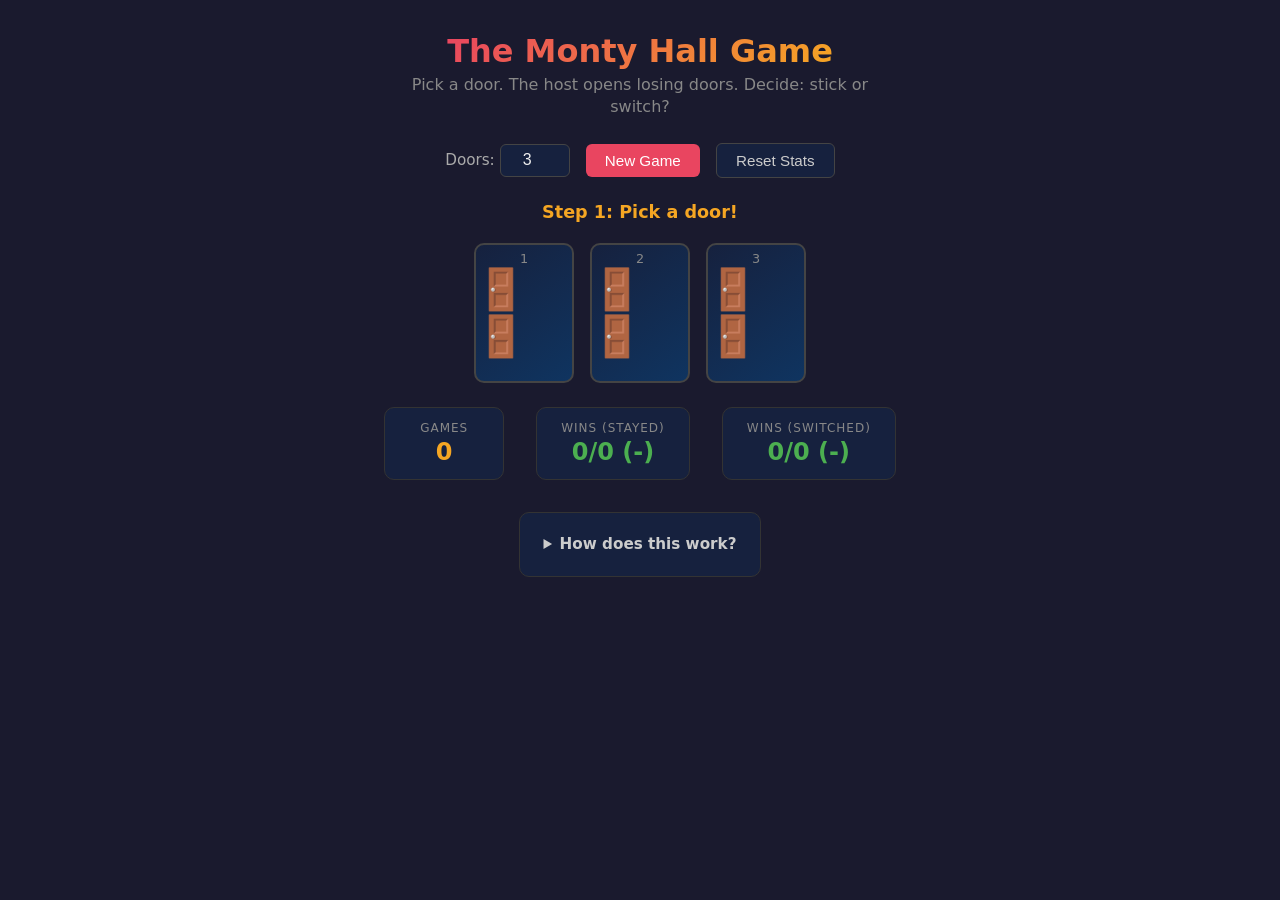
==== index.html @ a328d8ce "Initial commit: Monty Hall game with N doors" ====
<!DOCTYPE html>
<html lang="en">
<head>
  <meta charset="UTF-8">
  <meta name="viewport" content="width=device-width, initial-scale=1.0">
  <title>Monty Hall Game</title>
  <style>
    *, *::before, *::after { box-sizing: border-box; margin: 0; padding: 0; }

    body {
      font-family: 'Segoe UI', system-ui, sans-serif;
      background: #1a1a2e;
      color: #eee;
      min-height: 100vh;
      display: flex;
      flex-direction: column;
      align-items: center;
      padding: 2rem 1rem;
    }

    h1 {
      font-size: 2rem;
      margin-bottom: 0.25rem;
      background: linear-gradient(135deg, #e94560, #f5a623);
      -webkit-background-clip: text;
      -webkit-text-fill-color: transparent;
    }

    .subtitle {
      color: #888;
      margin-bottom: 1.5rem;
      text-align: center;
      max-width: 500px;
      line-height: 1.4;
    }

    /* Controls */
    .controls {
      display: flex;
      gap: 1rem;
      align-items: center;
      margin-bottom: 1.5rem;
      flex-wrap: wrap;
      justify-content: center;
    }

    .controls label {
      font-size: 0.95rem;
      color: #aaa;
    }

    .controls input[type="number"] {
      width: 70px;
      padding: 0.4rem 0.5rem;
      border-radius: 6px;
      border: 1px solid #444;
      background: #16213e;
      color: #eee;
      font-size: 1rem;
      text-align: center;
    }

    button {
      padding: 0.5rem 1.2rem;
      border: none;
      border-radius: 6px;
      font-size: 0.95rem;
      cursor: pointer;
      transition: transform 0.1s, background 0.2s;
    }

    button:active { transform: scale(0.96); }

    .btn-primary {
      background: #e94560;
      color: #fff;
    }

    .btn-primary:hover { background: #d63350; }

    .btn-secondary {
      background: #16213e;
      color: #ccc;
      border: 1px solid #444;
    }

    .btn-secondary:hover { background: #1a2744; }

    /* Status */
    .status {
      font-size: 1.1rem;
      min-height: 1.6rem;
      margin-bottom: 1rem;
      text-align: center;
      color: #f5a623;
      font-weight: 600;
    }

    /* Doors grid */
    .doors {
      display: flex;
      flex-wrap: wrap;
      gap: 1rem;
      justify-content: center;
      max-width: 900px;
      margin-bottom: 1.5rem;
    }

    .door {
      width: 100px;
      height: 140px;
      border-radius: 10px;
      display: flex;
      flex-direction: column;
      align-items: center;
      justify-content: center;
      cursor: pointer;
      transition: transform 0.2s, box-shadow 0.2s, background 0.3s;
      user-select: none;
      position: relative;
      font-size: 2.5rem;
    }

    .door:hover:not(.opened):not(.disabled) {
      transform: translateY(-4px);
      box-shadow: 0 6px 20px rgba(233, 69, 96, 0.3);
    }

    .door.closed {
      background: linear-gradient(145deg, #16213e, #0f3460);
      border: 2px solid #444;
    }

    .door .door-number {
      font-size: 0.8rem;
      color: #888;
      position: absolute;
      top: 6px;
    }

    .door .door-icon { font-size: 2.5rem; }

    .door.closed .door-icon::after { content: "🚪"; }

    .door.selected {
      border: 2px solid #e94560;
      box-shadow: 0 0 15px rgba(233, 69, 96, 0.4);
      background: linear-gradient(145deg, #1e2a4a, #162050);
    }

    .door.opened {
      cursor: default;
      border: 2px solid #333;
    }

    .door.opened.goat {
      background: linear-gradient(145deg, #2a1a1a, #1a1010);
    }

    .door.opened.car {
      background: linear-gradient(145deg, #1a2a1a, #102a10);
      border-color: #4caf50;
      box-shadow: 0 0 20px rgba(76, 175, 80, 0.4);
    }

    .door.disabled:not(.opened) {
      opacity: 0.4;
      cursor: default;
    }

    /* Scoreboard */
    .scoreboard {
      display: flex;
      gap: 2rem;
      margin-bottom: 1rem;
      flex-wrap: wrap;
      justify-content: center;
    }

    .score-box {
      background: #16213e;
      border: 1px solid #333;
      border-radius: 10px;
      padding: 0.8rem 1.5rem;
      text-align: center;
      min-width: 120px;
    }

    .score-box .label {
      font-size: 0.75rem;
      color: #888;
      text-transform: uppercase;
      letter-spacing: 1px;
    }

    .score-box .value {
      font-size: 1.5rem;
      font-weight: 700;
      margin-top: 0.2rem;
    }

    .score-box .value.win { color: #4caf50; }
    .score-box .value.lose { color: #e94560; }
    .score-box .value.neutral { color: #f5a623; }

    /* Explanation */
    .explanation {
      max-width: 600px;
      background: #16213e;
      border: 1px solid #333;
      border-radius: 10px;
      padding: 1.2rem 1.5rem;
      margin-top: 1rem;
      line-height: 1.6;
      font-size: 0.9rem;
      color: #aaa;
    }

    .explanation summary {
      cursor: pointer;
      color: #ccc;
      font-weight: 600;
      font-size: 0.95rem;
    }

    .explanation p { margin-top: 0.6rem; }

    @media (max-width: 500px) {
      .door { width: 80px; height: 110px; }
      .door .door-icon { font-size: 2rem; }
      h1 { font-size: 1.5rem; }
    }
  </style>
</head>
<body>

<h1>The Monty Hall Game</h1>
<p class="subtitle">Pick a door. The host opens losing doors. Decide: stick or switch?</p>

<div class="controls">
  <label>Doors: <input type="number" id="doorCount" min="3" max="50" value="3"></label>
  <button class="btn-primary" onclick="startGame()">New Game</button>
  <button class="btn-secondary" onclick="resetStats()">Reset Stats</button>
</div>

<div class="status" id="status">Pick a door!</div>

<div class="doors" id="doors"></div>

<div class="scoreboard">
  <div class="score-box">
    <div class="label">Games</div>
    <div class="value neutral" id="totalGames">0</div>
  </div>
  <div class="score-box">
    <div class="label">Wins (stayed)</div>
    <div class="value win" id="stayWins">0/0</div>
  </div>
  <div class="score-box">
    <div class="label">Wins (switched)</div>
    <div class="value win" id="switchWins">0/0</div>
  </div>
</div>

<details class="explanation">
  <summary>How does this work?</summary>
  <p>
    Behind one door is a car; the rest have goats. You pick a door, then the host
    (who knows what's behind each door) opens <strong>N&minus;2</strong> other doors that all
    have goats. You then choose: <strong>stay</strong> with your original pick or
    <strong>switch</strong> to the one remaining unopened door.
  </p>
  <p>
    With <strong>N</strong> doors, staying wins with probability <strong>1/N</strong>,
    while switching wins with probability <strong>(N&minus;1)/N</strong>. The more doors,
    the bigger the advantage of switching!
  </p>
</details>

<script>
  // Game state
  let state = {
    phase: 'pick',     // pick | switch | done
    n: 3,
    carDoor: 0,
    picked: -1,
    doors: [],         // 'closed' | 'opened-goat' | 'opened-car'
  };

  // Stats
  let stats = { total: 0, stayWins: 0, stayTotal: 0, switchWins: 0, switchTotal: 0 };

  function loadStats() {
    try {
      const s = JSON.parse(localStorage.getItem('montyStats'));
      if (s) stats = s;
    } catch {}
  }

  function saveStats() {
    localStorage.setItem('montyStats', JSON.stringify(stats));
  }

  function renderStats() {
    document.getElementById('totalGames').textContent = stats.total;
    const stayPct = stats.stayTotal ? ((stats.stayWins / stats.stayTotal) * 100).toFixed(0) + '%' : '-';
    const switchPct = stats.switchTotal ? ((stats.switchWins / stats.switchTotal) * 100).toFixed(0) + '%' : '-';
    document.getElementById('stayWins').textContent = `${stats.stayWins}/${stats.stayTotal} (${stayPct})`;
    document.getElementById('switchWins').textContent = `${stats.switchWins}/${stats.switchTotal} (${switchPct})`;
  }

  function resetStats() {
    stats = { total: 0, stayWins: 0, stayTotal: 0, switchWins: 0, switchTotal: 0 };
    saveStats();
    renderStats();
  }

  function setStatus(msg) {
    document.getElementById('status').textContent = msg;
  }

  function startGame() {
    const input = document.getElementById('doorCount');
    let n = parseInt(input.value, 10);
    if (isNaN(n) || n < 3) n = 3;
    if (n > 50) n = 50;
    input.value = n;

    state.n = n;
    state.carDoor = Math.floor(Math.random() * n);
    state.picked = -1;
    state.phase = 'pick';
    state.doors = Array(n).fill('closed');

    setStatus('Step 1: Pick a door!');
    renderDoors();
  }

  function renderDoors() {
    const container = document.getElementById('doors');
    container.innerHTML = '';

    for (let i = 0; i < state.n; i++) {
      const door = document.createElement('div');
      door.className = 'door';

      const num = document.createElement('span');
      num.className = 'door-number';
      num.textContent = i + 1;
      door.appendChild(num);

      const icon = document.createElement('span');
      icon.className = 'door-icon';

      if (state.doors[i] === 'closed') {
        door.classList.add('closed');
        icon.textContent = '🚪';
        if (state.picked === i) door.classList.add('selected');

        // Disable non-selectable doors in switch phase
        if (state.phase === 'switch' && i !== state.picked && i !== remainingDoor()) {
          door.classList.add('disabled');
        }
      } else if (state.doors[i] === 'opened-goat') {
        door.classList.add('opened', 'goat');
        icon.textContent = '🐐';
      } else if (state.doors[i] === 'opened-car') {
        door.classList.add('opened', 'car');
        icon.textContent = '🚗';
      }

      door.appendChild(icon);
      door.addEventListener('click', () => onDoorClick(i));
      container.appendChild(door);
    }
  }

  function remainingDoor() {
    // The one closed door that isn't the player's pick
    for (let i = 0; i < state.n; i++) {
      if (state.doors[i] === 'closed' && i !== state.picked) return i;
    }
    return -1;
  }

  function onDoorClick(i) {
    if (state.phase === 'pick') {
      // Player picks a door
      state.picked = i;
      state.phase = 'switch';

      // Host opens N-2 goat doors (not picked, not car)
      const openable = [];
      for (let j = 0; j < state.n; j++) {
        if (j !== i && j !== state.carDoor) openable.push(j);
      }
      // Shuffle and open N-2 doors
      shuffle(openable);
      const toOpen = state.n - 2;
      for (let k = 0; k < toOpen && k < openable.length; k++) {
        state.doors[openable[k]] = 'opened-goat';
      }

      const other = remainingDoor();
      setStatus(`Step 2: Stay with door ${i + 1}, or switch to door ${other + 1}?`);
      renderDoors();

    } else if (state.phase === 'switch') {
      const other = remainingDoor();
      if (i !== state.picked && i !== other) return; // clicked a disabled door

      const switched = (i !== state.picked);
      const won = (i === state.carDoor);

      // Reveal all doors
      for (let j = 0; j < state.n; j++) {
        if (state.doors[j] === 'closed') {
          state.doors[j] = j === state.carDoor ? 'opened-car' : 'opened-goat';
        }
      }
      state.phase = 'done';

      // Update stats
      stats.total++;
      if (switched) {
        stats.switchTotal++;
        if (won) stats.switchWins++;
      } else {
        stats.stayTotal++;
        if (won) stats.stayWins++;
      }
      saveStats();
      renderStats();

      const action = switched ? 'switched' : 'stayed';
      const result = won ? 'You won the car! 🎉' : 'You got a goat. 🐐';
      setStatus(`You ${action}. ${result} Click "New Game" to play again.`);
      renderDoors();
    }
  }

  function shuffle(arr) {
    for (let i = arr.length - 1; i > 0; i--) {
      const j = Math.floor(Math.random() * (i + 1));
      [arr[i], arr[j]] = [arr[j], arr[i]];
    }
  }

  // Init
  loadStats();
  renderStats();
  startGame();
</script>

</body>
</html>
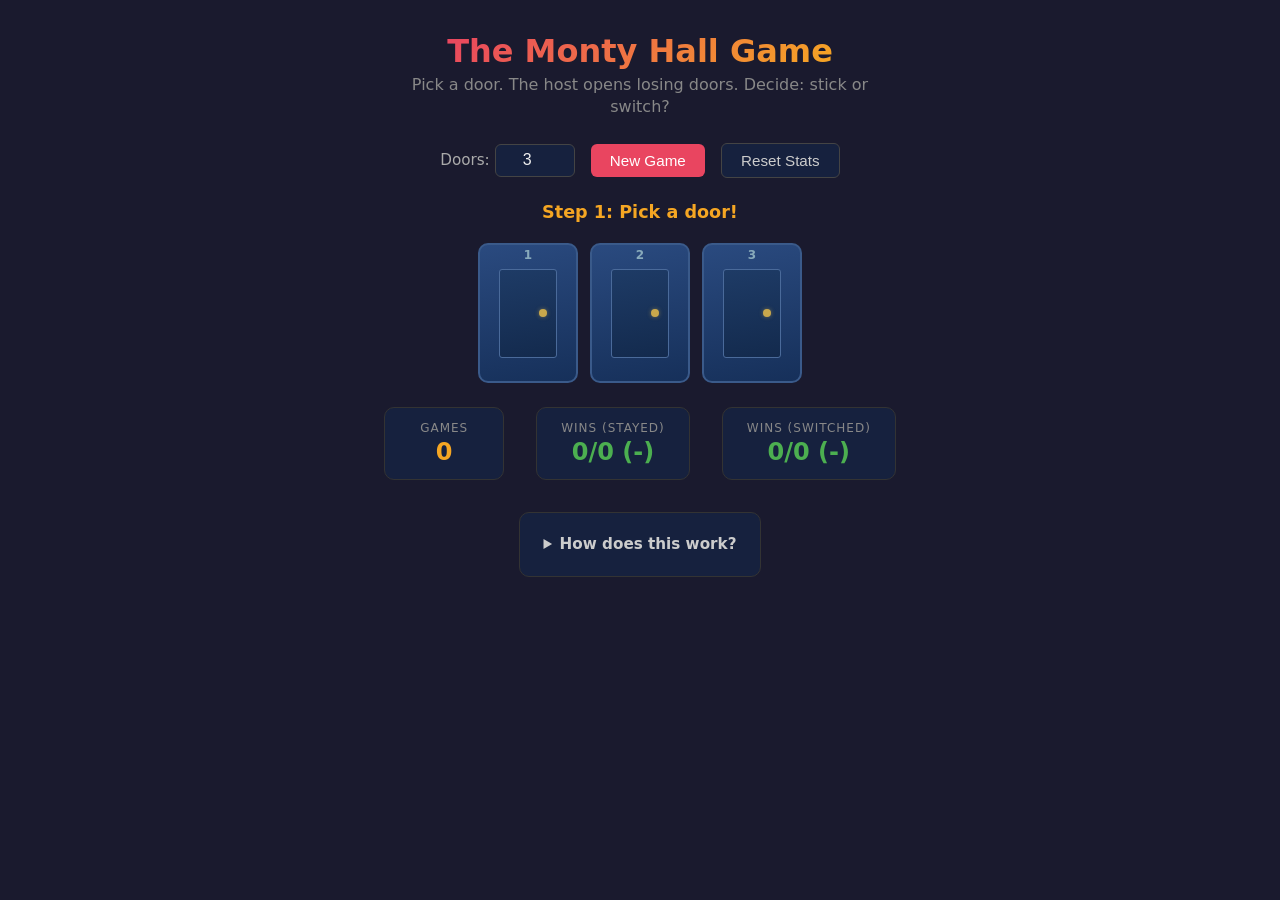
==== commit eae7fa7f: "Fix graphics, remove N cap, auto-restart on click after game ends" ====
--- a/index.html
+++ b/index.html
@@ -34,7 +34,6 @@
       line-height: 1.4;
     }
 
-    /* Controls */
     .controls {
       display: flex;
       gap: 1rem;
@@ -50,7 +49,7 @@
     }
 
     .controls input[type="number"] {
-      width: 70px;
+      width: 80px;
       padding: 0.4rem 0.5rem;
       border-radius: 6px;
       border: 1px solid #444;
@@ -71,22 +70,11 @@
 
     button:active { transform: scale(0.96); }
 
-    .btn-primary {
-      background: #e94560;
-      color: #fff;
-    }
-
+    .btn-primary { background: #e94560; color: #fff; }
     .btn-primary:hover { background: #d63350; }
-
-    .btn-secondary {
-      background: #16213e;
-      color: #ccc;
-      border: 1px solid #444;
-    }
-
+    .btn-secondary { background: #16213e; color: #ccc; border: 1px solid #444; }
     .btn-secondary:hover { background: #1a2744; }
 
-    /* Status */
     .status {
       font-size: 1.1rem;
       min-height: 1.6rem;
@@ -96,56 +84,91 @@
       font-weight: 600;
     }
 
-    /* Doors grid */
     .doors {
       display: flex;
       flex-wrap: wrap;
-      gap: 1rem;
+      gap: var(--door-gap, 12px);
       justify-content: center;
-      max-width: 900px;
+      width: 100%;
+      max-width: 1200px;
       margin-bottom: 1.5rem;
     }
 
     .door {
-      width: 100px;
-      height: 140px;
-      border-radius: 10px;
+      width: var(--door-w, 100px);
+      height: var(--door-h, 140px);
+      border-radius: var(--door-radius, 10px);
       display: flex;
       flex-direction: column;
       align-items: center;
       justify-content: center;
       cursor: pointer;
-      transition: transform 0.2s, box-shadow 0.2s, background 0.3s;
+      transition: transform 0.15s, box-shadow 0.15s, background 0.2s, border-color 0.2s;
       user-select: none;
       position: relative;
-      font-size: 2.5rem;
+      overflow: hidden;
     }
 
     .door:hover:not(.opened):not(.disabled) {
-      transform: translateY(-4px);
-      box-shadow: 0 6px 20px rgba(233, 69, 96, 0.3);
-    }
-
+      transform: translateY(-3px);
+      box-shadow: 0 6px 20px rgba(233, 69, 96, 0.35);
+    }
+
+    /* Closed door: CSS-drawn door shape */
     .door.closed {
-      background: linear-gradient(145deg, #16213e, #0f3460);
-      border: 2px solid #444;
+      background: linear-gradient(170deg, #2a4a7f, #16305a);
+      border: 2px solid #3a5a8a;
+    }
+
+    .door.closed .door-face {
+      width: 60%;
+      height: 65%;
+      border-radius: 3px;
+      background: linear-gradient(170deg, #1e3b66, #132a4d);
+      border: 1px solid #4a6a9a;
+      position: relative;
+    }
+
+    .door.closed .door-face::after {
+      content: '';
+      position: absolute;
+      right: 15%;
+      top: 50%;
+      transform: translateY(-50%);
+      width: var(--knob-size, 8px);
+      height: var(--knob-size, 8px);
+      border-radius: 50%;
+      background: #c9a84c;
+      box-shadow: 0 0 4px rgba(201, 168, 76, 0.5);
     }
 
     .door .door-number {
-      font-size: 0.8rem;
-      color: #888;
+      font-size: var(--num-size, 0.75rem);
+      color: #8ab;
       position: absolute;
-      top: 6px;
-    }
-
-    .door .door-icon { font-size: 2.5rem; }
-
-    .door.closed .door-icon::after { content: "🚪"; }
+      top: 3px;
+      font-weight: 600;
+    }
+
+    .door .door-icon {
+      font-size: var(--icon-size, 2.2rem);
+      line-height: 1;
+    }
 
     .door.selected {
       border: 2px solid #e94560;
-      box-shadow: 0 0 15px rgba(233, 69, 96, 0.4);
-      background: linear-gradient(145deg, #1e2a4a, #162050);
+      box-shadow: 0 0 18px rgba(233, 69, 96, 0.5);
+      background: linear-gradient(170deg, #3a3a7f, #252060);
+    }
+
+    .door.selected .door-face {
+      background: linear-gradient(170deg, #2e2e6a, #1e1550);
+      border-color: #7a6aaa;
+    }
+
+    .door.selected .door-face::after {
+      background: #e94560;
+      box-shadow: 0 0 6px rgba(233, 69, 96, 0.7);
     }
 
     .door.opened {
@@ -154,18 +177,24 @@
     }
 
     .door.opened.goat {
-      background: linear-gradient(145deg, #2a1a1a, #1a1010);
+      background: linear-gradient(170deg, #2a2020, #1a1010);
+      border-color: #443030;
     }
 
     .door.opened.car {
-      background: linear-gradient(145deg, #1a2a1a, #102a10);
+      background: linear-gradient(170deg, #1a3a1a, #0d2a0d);
       border-color: #4caf50;
       box-shadow: 0 0 20px rgba(76, 175, 80, 0.4);
     }
 
     .door.disabled:not(.opened) {
-      opacity: 0.4;
+      opacity: 0.3;
       cursor: default;
+      pointer-events: none;
+    }
+
+    .door.done-clickable {
+      cursor: pointer;
     }
 
     /* Scoreboard */
@@ -203,7 +232,6 @@
     .score-box .value.lose { color: #e94560; }
     .score-box .value.neutral { color: #f5a623; }
 
-    /* Explanation */
     .explanation {
       max-width: 600px;
       background: #16213e;
@@ -226,8 +254,6 @@
     .explanation p { margin-top: 0.6rem; }
 
     @media (max-width: 500px) {
-      .door { width: 80px; height: 110px; }
-      .door .door-icon { font-size: 2rem; }
       h1 { font-size: 1.5rem; }
     }
   </style>
@@ -238,7 +264,7 @@
 <p class="subtitle">Pick a door. The host opens losing doors. Decide: stick or switch?</p>
 
 <div class="controls">
-  <label>Doors: <input type="number" id="doorCount" min="3" max="50" value="3"></label>
+  <label>Doors: <input type="number" id="doorCount" min="3" value="3"></label>
   <button class="btn-primary" onclick="startGame()">New Game</button>
   <button class="btn-secondary" onclick="resetStats()">Reset Stats</button>
 </div>
@@ -278,16 +304,14 @@
 </details>
 
 <script>
-  // Game state
   let state = {
-    phase: 'pick',     // pick | switch | done
+    phase: 'pick',   // pick | switch | done
     n: 3,
     carDoor: 0,
     picked: -1,
-    doors: [],         // 'closed' | 'opened-goat' | 'opened-car'
+    doors: [],       // 'closed' | 'opened-goat' | 'opened-car'
   };
 
-  // Stats
   let stats = { total: 0, stayWins: 0, stayTotal: 0, switchWins: 0, switchTotal: 0 };
 
   function loadStats() {
@@ -319,11 +343,43 @@
     document.getElementById('status').textContent = msg;
   }
 
+  function computeDoorSizes(n) {
+    // Scale door sizes based on count so any N fits on screen
+    const container = document.getElementById('doors');
+    const maxW = Math.min(window.innerWidth - 40, 1200);
+
+    if (n <= 5) {
+      return { w: 100, h: 140, gap: 12, radius: 10, icon: 2.2, num: 0.75, knob: 8 };
+    } else if (n <= 12) {
+      return { w: 85, h: 120, gap: 10, radius: 8, icon: 1.8, num: 0.7, knob: 7 };
+    } else if (n <= 30) {
+      return { w: 65, h: 90, gap: 8, radius: 7, icon: 1.4, num: 0.6, knob: 6 };
+    } else if (n <= 80) {
+      return { w: 48, h: 66, gap: 6, radius: 6, icon: 1.1, num: 0.5, knob: 5 };
+    } else if (n <= 200) {
+      return { w: 34, h: 46, gap: 4, radius: 5, icon: 0.85, num: 0.4, knob: 4 };
+    } else if (n <= 500) {
+      return { w: 24, h: 32, gap: 3, radius: 4, icon: 0.65, num: 0, knob: 3 };
+    } else {
+      return { w: 16, h: 20, gap: 2, radius: 3, icon: 0.45, num: 0, knob: 2 };
+    }
+  }
+
+  function applyDoorSizes(sizes) {
+    const container = document.getElementById('doors');
+    container.style.setProperty('--door-w', sizes.w + 'px');
+    container.style.setProperty('--door-h', sizes.h + 'px');
+    container.style.setProperty('--door-gap', sizes.gap + 'px');
+    container.style.setProperty('--door-radius', sizes.radius + 'px');
+    container.style.setProperty('--icon-size', sizes.icon + 'rem');
+    container.style.setProperty('--num-size', sizes.num + 'rem');
+    container.style.setProperty('--knob-size', sizes.knob + 'px');
+  }
+
   function startGame() {
     const input = document.getElementById('doorCount');
     let n = parseInt(input.value, 10);
     if (isNaN(n) || n < 3) n = 3;
-    if (n > 50) n = 50;
     input.value = n;
 
     state.n = n;
@@ -340,43 +396,65 @@
     const container = document.getElementById('doors');
     container.innerHTML = '';
 
+    const sizes = computeDoorSizes(state.n);
+    applyDoorSizes(sizes);
+    const showNumbers = sizes.num > 0;
+
     for (let i = 0; i < state.n; i++) {
       const door = document.createElement('div');
       door.className = 'door';
 
-      const num = document.createElement('span');
-      num.className = 'door-number';
-      num.textContent = i + 1;
-      door.appendChild(num);
-
-      const icon = document.createElement('span');
-      icon.className = 'door-icon';
+      if (showNumbers) {
+        const num = document.createElement('span');
+        num.className = 'door-number';
+        num.textContent = i + 1;
+        door.appendChild(num);
+      }
 
       if (state.doors[i] === 'closed') {
         door.classList.add('closed');
-        icon.textContent = '🚪';
         if (state.picked === i) door.classList.add('selected');
 
-        // Disable non-selectable doors in switch phase
+        // CSS-drawn door face (panel + knob)
+        const face = document.createElement('div');
+        face.className = 'door-face';
+        door.appendChild(face);
+
         if (state.phase === 'switch' && i !== state.picked && i !== remainingDoor()) {
           door.classList.add('disabled');
         }
+
+        if (state.phase === 'done') {
+          door.classList.add('done-clickable');
+        }
       } else if (state.doors[i] === 'opened-goat') {
         door.classList.add('opened', 'goat');
+        const icon = document.createElement('span');
+        icon.className = 'door-icon';
         icon.textContent = '🐐';
+        door.appendChild(icon);
+
+        if (state.phase === 'done') {
+          door.classList.add('done-clickable');
+        }
       } else if (state.doors[i] === 'opened-car') {
         door.classList.add('opened', 'car');
+        const icon = document.createElement('span');
+        icon.className = 'door-icon';
         icon.textContent = '🚗';
+        door.appendChild(icon);
+
+        if (state.phase === 'done') {
+          door.classList.add('done-clickable');
+        }
       }
 
-      door.appendChild(icon);
       door.addEventListener('click', () => onDoorClick(i));
       container.appendChild(door);
     }
   }
 
   function remainingDoor() {
-    // The one closed door that isn't the player's pick
     for (let i = 0; i < state.n; i++) {
       if (state.doors[i] === 'closed' && i !== state.picked) return i;
     }
@@ -384,17 +462,20 @@
   }
 
   function onDoorClick(i) {
+    if (state.phase === 'done') {
+      // Any click after the game ends starts a new game
+      startGame();
+      return;
+    }
+
     if (state.phase === 'pick') {
-      // Player picks a door
       state.picked = i;
       state.phase = 'switch';
 
-      // Host opens N-2 goat doors (not picked, not car)
       const openable = [];
       for (let j = 0; j < state.n; j++) {
         if (j !== i && j !== state.carDoor) openable.push(j);
       }
-      // Shuffle and open N-2 doors
       shuffle(openable);
       const toOpen = state.n - 2;
       for (let k = 0; k < toOpen && k < openable.length; k++) {
@@ -407,12 +488,11 @@
 
     } else if (state.phase === 'switch') {
       const other = remainingDoor();
-      if (i !== state.picked && i !== other) return; // clicked a disabled door
+      if (i !== state.picked && i !== other) return;
 
       const switched = (i !== state.picked);
       const won = (i === state.carDoor);
 
-      // Reveal all doors
       for (let j = 0; j < state.n; j++) {
         if (state.doors[j] === 'closed') {
           state.doors[j] = j === state.carDoor ? 'opened-car' : 'opened-goat';
@@ -420,7 +500,6 @@
       }
       state.phase = 'done';
 
-      // Update stats
       stats.total++;
       if (switched) {
         stats.switchTotal++;
@@ -434,7 +513,7 @@
 
       const action = switched ? 'switched' : 'stayed';
       const result = won ? 'You won the car! 🎉' : 'You got a goat. 🐐';
-      setStatus(`You ${action}. ${result} Click "New Game" to play again.`);
+      setStatus(`You ${action}. ${result}  Click anywhere to play again.`);
       renderDoors();
     }
   }
@@ -446,7 +525,6 @@
     }
   }
 
-  // Init
   loadStats();
   renderStats();
   startGame();
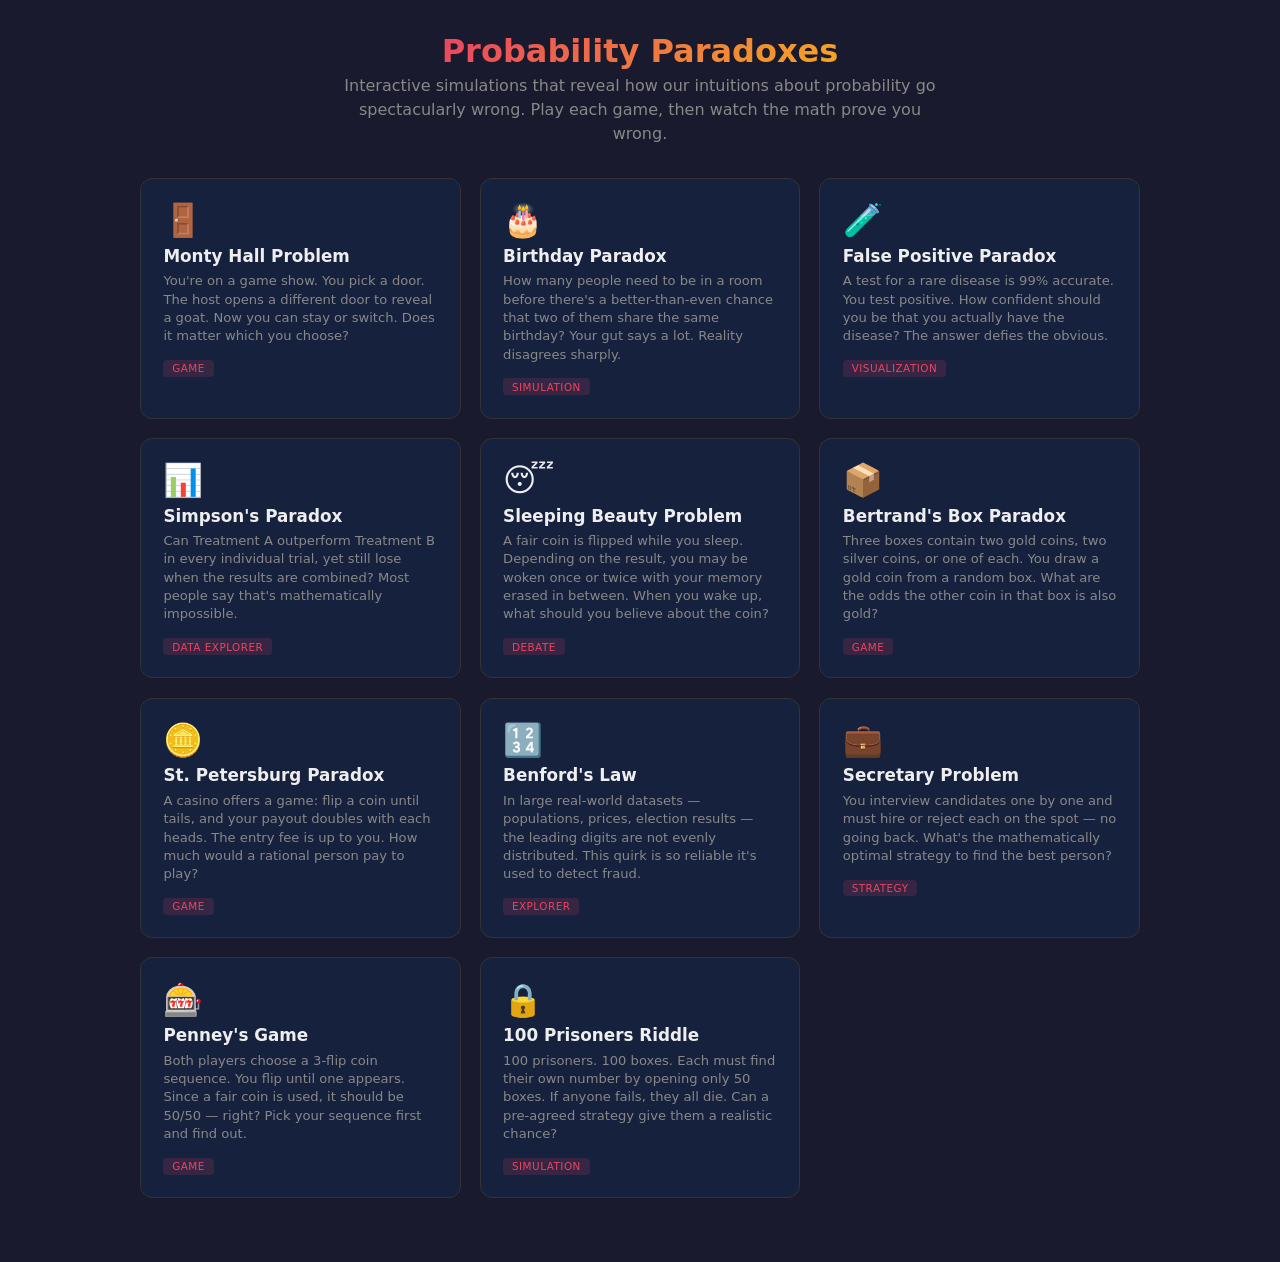
==== commit 999a2eb4: "Expand to full 11-game probability paradoxes site - Hub page (index.html) with card grid linking all" ====
--- a/index.html
+++ b/index.html
@@ -3,532 +3,150 @@
 <head>
   <meta charset="UTF-8">
   <meta name="viewport" content="width=device-width, initial-scale=1.0">
-  <title>Monty Hall Game</title>
+  <title>Probability Paradoxes</title>
+  <link rel="stylesheet" href="shared.css">
   <style>
-    *, *::before, *::after { box-sizing: border-box; margin: 0; padding: 0; }
+    .hub-subtitle {
+      color: #888;
+      margin-bottom: 2rem;
+      text-align: center;
+      max-width: 620px;
+      line-height: 1.5;
+      font-size: 1rem;
+    }
 
-    body {
-      font-family: 'Segoe UI', system-ui, sans-serif;
-      background: #1a1a2e;
-      color: #eee;
-      min-height: 100vh;
+    .card-grid {
+      display: grid;
+      grid-template-columns: repeat(auto-fill, minmax(270px, 1fr));
+      gap: 1.2rem;
+      width: 100%;
+      max-width: 1000px;
+      margin-bottom: 2rem;
+    }
+
+    .card {
+      background: var(--bg-card);
+      border: 1px solid var(--border-dark);
+      border-radius: 12px;
+      padding: 1.4rem;
+      text-decoration: none;
+      color: inherit;
+      transition: transform 0.15s, box-shadow 0.15s, border-color 0.2s;
       display: flex;
       flex-direction: column;
-      align-items: center;
-      padding: 2rem 1rem;
+      gap: 0.4rem;
     }
-
-    h1 {
-      font-size: 2rem;
-      margin-bottom: 0.25rem;
-      background: linear-gradient(135deg, #e94560, #f5a623);
-      -webkit-background-clip: text;
-      -webkit-text-fill-color: transparent;
+    .card:hover {
+      transform: translateY(-4px);
+      box-shadow: 0 8px 24px rgba(233, 69, 96, 0.2);
+      border-color: var(--accent-red);
     }
-
-    .subtitle {
-      color: #888;
-      margin-bottom: 1.5rem;
-      text-align: center;
-      max-width: 500px;
-      line-height: 1.4;
-    }
-
-    .controls {
-      display: flex;
-      gap: 1rem;
-      align-items: center;
-      margin-bottom: 1.5rem;
-      flex-wrap: wrap;
-      justify-content: center;
-    }
-
-    .controls label {
-      font-size: 0.95rem;
-      color: #aaa;
-    }
-
-    .controls input[type="number"] {
-      width: 80px;
-      padding: 0.4rem 0.5rem;
-      border-radius: 6px;
-      border: 1px solid #444;
-      background: #16213e;
-      color: #eee;
-      font-size: 1rem;
-      text-align: center;
-    }
-
-    button {
-      padding: 0.5rem 1.2rem;
-      border: none;
-      border-radius: 6px;
-      font-size: 0.95rem;
-      cursor: pointer;
-      transition: transform 0.1s, background 0.2s;
-    }
-
-    button:active { transform: scale(0.96); }
-
-    .btn-primary { background: #e94560; color: #fff; }
-    .btn-primary:hover { background: #d63350; }
-    .btn-secondary { background: #16213e; color: #ccc; border: 1px solid #444; }
-    .btn-secondary:hover { background: #1a2744; }
-
-    .status {
-      font-size: 1.1rem;
-      min-height: 1.6rem;
-      margin-bottom: 1rem;
-      text-align: center;
-      color: #f5a623;
-      font-weight: 600;
-    }
-
-    .doors {
-      display: flex;
-      flex-wrap: wrap;
-      gap: var(--door-gap, 12px);
-      justify-content: center;
-      width: 100%;
-      max-width: 1200px;
-      margin-bottom: 1.5rem;
-    }
-
-    .door {
-      width: var(--door-w, 100px);
-      height: var(--door-h, 140px);
-      border-radius: var(--door-radius, 10px);
-      display: flex;
-      flex-direction: column;
-      align-items: center;
-      justify-content: center;
-      cursor: pointer;
-      transition: transform 0.15s, box-shadow 0.15s, background 0.2s, border-color 0.2s;
-      user-select: none;
-      position: relative;
-      overflow: hidden;
-    }
-
-    .door:hover:not(.opened):not(.disabled) {
-      transform: translateY(-3px);
-      box-shadow: 0 6px 20px rgba(233, 69, 96, 0.35);
-    }
-
-    /* Closed door: CSS-drawn door shape */
-    .door.closed {
-      background: linear-gradient(170deg, #2a4a7f, #16305a);
-      border: 2px solid #3a5a8a;
-    }
-
-    .door.closed .door-face {
-      width: 60%;
-      height: 65%;
-      border-radius: 3px;
-      background: linear-gradient(170deg, #1e3b66, #132a4d);
-      border: 1px solid #4a6a9a;
-      position: relative;
-    }
-
-    .door.closed .door-face::after {
-      content: '';
-      position: absolute;
-      right: 15%;
-      top: 50%;
-      transform: translateY(-50%);
-      width: var(--knob-size, 8px);
-      height: var(--knob-size, 8px);
-      border-radius: 50%;
-      background: #c9a84c;
-      box-shadow: 0 0 4px rgba(201, 168, 76, 0.5);
-    }
-
-    .door .door-number {
-      font-size: var(--num-size, 0.75rem);
-      color: #8ab;
-      position: absolute;
-      top: 3px;
-      font-weight: 600;
-    }
-
-    .door .door-icon {
-      font-size: var(--icon-size, 2.2rem);
-      line-height: 1;
-    }
-
-    .door.selected {
-      border: 2px solid #e94560;
-      box-shadow: 0 0 18px rgba(233, 69, 96, 0.5);
-      background: linear-gradient(170deg, #3a3a7f, #252060);
-    }
-
-    .door.selected .door-face {
-      background: linear-gradient(170deg, #2e2e6a, #1e1550);
-      border-color: #7a6aaa;
-    }
-
-    .door.selected .door-face::after {
-      background: #e94560;
-      box-shadow: 0 0 6px rgba(233, 69, 96, 0.7);
-    }
-
-    .door.opened {
-      cursor: default;
-      border: 2px solid #333;
-    }
-
-    .door.opened.goat {
-      background: linear-gradient(170deg, #2a2020, #1a1010);
-      border-color: #443030;
-    }
-
-    .door.opened.car {
-      background: linear-gradient(170deg, #1a3a1a, #0d2a0d);
-      border-color: #4caf50;
-      box-shadow: 0 0 20px rgba(76, 175, 80, 0.4);
-    }
-
-    .door.disabled:not(.opened) {
-      opacity: 0.3;
-      cursor: default;
-      pointer-events: none;
-    }
-
-    .door.done-clickable {
-      cursor: pointer;
-    }
-
-    /* Scoreboard */
-    .scoreboard {
-      display: flex;
-      gap: 2rem;
-      margin-bottom: 1rem;
-      flex-wrap: wrap;
-      justify-content: center;
-    }
-
-    .score-box {
-      background: #16213e;
-      border: 1px solid #333;
-      border-radius: 10px;
-      padding: 0.8rem 1.5rem;
-      text-align: center;
-      min-width: 120px;
-    }
-
-    .score-box .label {
-      font-size: 0.75rem;
-      color: #888;
+    .card-icon { font-size: 2rem; }
+    .card-title { font-size: 1.05rem; font-weight: 700; color: var(--text-primary); }
+    .card-desc { font-size: 0.82rem; color: var(--text-dim); line-height: 1.4; }
+    .card-tag {
+      display: inline-block;
+      margin-top: auto;
+      padding: 0.15rem 0.55rem;
+      border-radius: 4px;
+      font-size: 0.65rem;
       text-transform: uppercase;
-      letter-spacing: 1px;
-    }
-
-    .score-box .value {
-      font-size: 1.5rem;
-      font-weight: 700;
-      margin-top: 0.2rem;
-    }
-
-    .score-box .value.win { color: #4caf50; }
-    .score-box .value.lose { color: #e94560; }
-    .score-box .value.neutral { color: #f5a623; }
-
-    .explanation {
-      max-width: 600px;
-      background: #16213e;
-      border: 1px solid #333;
-      border-radius: 10px;
-      padding: 1.2rem 1.5rem;
-      margin-top: 1rem;
-      line-height: 1.6;
-      font-size: 0.9rem;
-      color: #aaa;
-    }
-
-    .explanation summary {
-      cursor: pointer;
-      color: #ccc;
-      font-weight: 600;
-      font-size: 0.95rem;
-    }
-
-    .explanation p { margin-top: 0.6rem; }
-
-    @media (max-width: 500px) {
-      h1 { font-size: 1.5rem; }
+      letter-spacing: 0.5px;
+      background: rgba(233, 69, 96, 0.15);
+      color: var(--accent-red);
+      align-self: flex-start;
+      margin-top: 0.5rem;
     }
   </style>
 </head>
 <body>
 
-<h1>The Monty Hall Game</h1>
-<p class="subtitle">Pick a door. The host opens losing doors. Decide: stick or switch?</p>
+<h1>Probability Paradoxes</h1>
+<p class="hub-subtitle">
+  Interactive simulations that reveal how our intuitions about probability go spectacularly wrong.
+  Play each game, then watch the math prove you wrong.
+</p>
 
-<div class="controls">
-  <label>Doors: <input type="number" id="doorCount" min="3" value="3"></label>
-  <button class="btn-primary" onclick="startGame()">New Game</button>
-  <button class="btn-secondary" onclick="resetStats()">Reset Stats</button>
+<div class="card-grid">
+
+  <a class="card" href="monty-hall.html">
+    <span class="card-icon">🚪</span>
+    <span class="card-title">Monty Hall Problem</span>
+    <span class="card-desc">You're on a game show. You pick a door. The host opens a different door to reveal a goat. Now you can stay or switch. Does it matter which you choose?</span>
+    <span class="card-tag">Game</span>
+  </a>
+
+  <a class="card" href="birthday-paradox.html">
+    <span class="card-icon">🎂</span>
+    <span class="card-title">Birthday Paradox</span>
+    <span class="card-desc">How many people need to be in a room before there's a better-than-even chance that two of them share the same birthday? Your gut says a lot. Reality disagrees sharply.</span>
+    <span class="card-tag">Simulation</span>
+  </a>
+
+  <a class="card" href="false-positive.html">
+    <span class="card-icon">🧪</span>
+    <span class="card-title">False Positive Paradox</span>
+    <span class="card-desc">A test for a rare disease is 99% accurate. You test positive. How confident should you be that you actually have the disease? The answer defies the obvious.</span>
+    <span class="card-tag">Visualization</span>
+  </a>
+
+  <a class="card" href="simpsons-paradox.html">
+    <span class="card-icon">📊</span>
+    <span class="card-title">Simpson's Paradox</span>
+    <span class="card-desc">Can Treatment A outperform Treatment B in every individual trial, yet still lose when the results are combined? Most people say that's mathematically impossible.</span>
+    <span class="card-tag">Data Explorer</span>
+  </a>
+
+  <a class="card" href="sleeping-beauty.html">
+    <span class="card-icon">😴</span>
+    <span class="card-title">Sleeping Beauty Problem</span>
+    <span class="card-desc">A fair coin is flipped while you sleep. Depending on the result, you may be woken once or twice with your memory erased in between. When you wake up, what should you believe about the coin?</span>
+    <span class="card-tag">Debate</span>
+  </a>
+
+  <a class="card" href="bertrands-box.html">
+    <span class="card-icon">📦</span>
+    <span class="card-title">Bertrand's Box Paradox</span>
+    <span class="card-desc">Three boxes contain two gold coins, two silver coins, or one of each. You draw a gold coin from a random box. What are the odds the other coin in that box is also gold?</span>
+    <span class="card-tag">Game</span>
+  </a>
+
+  <a class="card" href="st-petersburg.html">
+    <span class="card-icon">🪙</span>
+    <span class="card-title">St. Petersburg Paradox</span>
+    <span class="card-desc">A casino offers a game: flip a coin until tails, and your payout doubles with each heads. The entry fee is up to you. How much would a rational person pay to play?</span>
+    <span class="card-tag">Game</span>
+  </a>
+
+  <a class="card" href="benfords-law.html">
+    <span class="card-icon">🔢</span>
+    <span class="card-title">Benford's Law</span>
+    <span class="card-desc">In large real-world datasets — populations, prices, election results — the leading digits are not evenly distributed. This quirk is so reliable it's used to detect fraud.</span>
+    <span class="card-tag">Explorer</span>
+  </a>
+
+  <a class="card" href="secretary-problem.html">
+    <span class="card-icon">💼</span>
+    <span class="card-title">Secretary Problem</span>
+    <span class="card-desc">You interview candidates one by one and must hire or reject each on the spot — no going back. What's the mathematically optimal strategy to find the best person?</span>
+    <span class="card-tag">Strategy</span>
+  </a>
+
+  <a class="card" href="penneys-game.html">
+    <span class="card-icon">🎰</span>
+    <span class="card-title">Penney's Game</span>
+    <span class="card-desc">Both players choose a 3-flip coin sequence. You flip until one appears. Since a fair coin is used, it should be 50/50 — right? Pick your sequence first and find out.</span>
+    <span class="card-tag">Game</span>
+  </a>
+
+  <a class="card" href="prisoners-riddle.html">
+    <span class="card-icon">🔒</span>
+    <span class="card-title">100 Prisoners Riddle</span>
+    <span class="card-desc">100 prisoners. 100 boxes. Each must find their own number by opening only 50 boxes. If anyone fails, they all die. Can a pre-agreed strategy give them a realistic chance?</span>
+    <span class="card-tag">Simulation</span>
+  </a>
+
 </div>
-
-<div class="status" id="status">Pick a door!</div>
-
-<div class="doors" id="doors"></div>
-
-<div class="scoreboard">
-  <div class="score-box">
-    <div class="label">Games</div>
-    <div class="value neutral" id="totalGames">0</div>
-  </div>
-  <div class="score-box">
-    <div class="label">Wins (stayed)</div>
-    <div class="value win" id="stayWins">0/0</div>
-  </div>
-  <div class="score-box">
-    <div class="label">Wins (switched)</div>
-    <div class="value win" id="switchWins">0/0</div>
-  </div>
-</div>
-
-<details class="explanation">
-  <summary>How does this work?</summary>
-  <p>
-    Behind one door is a car; the rest have goats. You pick a door, then the host
-    (who knows what's behind each door) opens <strong>N&minus;2</strong> other doors that all
-    have goats. You then choose: <strong>stay</strong> with your original pick or
-    <strong>switch</strong> to the one remaining unopened door.
-  </p>
-  <p>
-    With <strong>N</strong> doors, staying wins with probability <strong>1/N</strong>,
-    while switching wins with probability <strong>(N&minus;1)/N</strong>. The more doors,
-    the bigger the advantage of switching!
-  </p>
-</details>
-
-<script>
-  let state = {
-    phase: 'pick',   // pick | switch | done
-    n: 3,
-    carDoor: 0,
-    picked: -1,
-    doors: [],       // 'closed' | 'opened-goat' | 'opened-car'
-  };
-
-  let stats = { total: 0, stayWins: 0, stayTotal: 0, switchWins: 0, switchTotal: 0 };
-
-  function loadStats() {
-    try {
-      const s = JSON.parse(localStorage.getItem('montyStats'));
-      if (s) stats = s;
-    } catch {}
-  }
-
-  function saveStats() {
-    localStorage.setItem('montyStats', JSON.stringify(stats));
-  }
-
-  function renderStats() {
-    document.getElementById('totalGames').textContent = stats.total;
-    const stayPct = stats.stayTotal ? ((stats.stayWins / stats.stayTotal) * 100).toFixed(0) + '%' : '-';
-    const switchPct = stats.switchTotal ? ((stats.switchWins / stats.switchTotal) * 100).toFixed(0) + '%' : '-';
-    document.getElementById('stayWins').textContent = `${stats.stayWins}/${stats.stayTotal} (${stayPct})`;
-    document.getElementById('switchWins').textContent = `${stats.switchWins}/${stats.switchTotal} (${switchPct})`;
-  }
-
-  function resetStats() {
-    stats = { total: 0, stayWins: 0, stayTotal: 0, switchWins: 0, switchTotal: 0 };
-    saveStats();
-    renderStats();
-  }
-
-  function setStatus(msg) {
-    document.getElementById('status').textContent = msg;
-  }
-
-  function computeDoorSizes(n) {
-    // Scale door sizes based on count so any N fits on screen
-    const container = document.getElementById('doors');
-    const maxW = Math.min(window.innerWidth - 40, 1200);
-
-    if (n <= 5) {
-      return { w: 100, h: 140, gap: 12, radius: 10, icon: 2.2, num: 0.75, knob: 8 };
-    } else if (n <= 12) {
-      return { w: 85, h: 120, gap: 10, radius: 8, icon: 1.8, num: 0.7, knob: 7 };
-    } else if (n <= 30) {
-      return { w: 65, h: 90, gap: 8, radius: 7, icon: 1.4, num: 0.6, knob: 6 };
-    } else if (n <= 80) {
-      return { w: 48, h: 66, gap: 6, radius: 6, icon: 1.1, num: 0.5, knob: 5 };
-    } else if (n <= 200) {
-      return { w: 34, h: 46, gap: 4, radius: 5, icon: 0.85, num: 0.4, knob: 4 };
-    } else if (n <= 500) {
-      return { w: 24, h: 32, gap: 3, radius: 4, icon: 0.65, num: 0, knob: 3 };
-    } else {
-      return { w: 16, h: 20, gap: 2, radius: 3, icon: 0.45, num: 0, knob: 2 };
-    }
-  }
-
-  function applyDoorSizes(sizes) {
-    const container = document.getElementById('doors');
-    container.style.setProperty('--door-w', sizes.w + 'px');
-    container.style.setProperty('--door-h', sizes.h + 'px');
-    container.style.setProperty('--door-gap', sizes.gap + 'px');
-    container.style.setProperty('--door-radius', sizes.radius + 'px');
-    container.style.setProperty('--icon-size', sizes.icon + 'rem');
-    container.style.setProperty('--num-size', sizes.num + 'rem');
-    container.style.setProperty('--knob-size', sizes.knob + 'px');
-  }
-
-  function startGame() {
-    const input = document.getElementById('doorCount');
-    let n = parseInt(input.value, 10);
-    if (isNaN(n) || n < 3) n = 3;
-    input.value = n;
-
-    state.n = n;
-    state.carDoor = Math.floor(Math.random() * n);
-    state.picked = -1;
-    state.phase = 'pick';
-    state.doors = Array(n).fill('closed');
-
-    setStatus('Step 1: Pick a door!');
-    renderDoors();
-  }
-
-  function renderDoors() {
-    const container = document.getElementById('doors');
-    container.innerHTML = '';
-
-    const sizes = computeDoorSizes(state.n);
-    applyDoorSizes(sizes);
-    const showNumbers = sizes.num > 0;
-
-    for (let i = 0; i < state.n; i++) {
-      const door = document.createElement('div');
-      door.className = 'door';
-
-      if (showNumbers) {
-        const num = document.createElement('span');
-        num.className = 'door-number';
-        num.textContent = i + 1;
-        door.appendChild(num);
-      }
-
-      if (state.doors[i] === 'closed') {
-        door.classList.add('closed');
-        if (state.picked === i) door.classList.add('selected');
-
-        // CSS-drawn door face (panel + knob)
-        const face = document.createElement('div');
-        face.className = 'door-face';
-        door.appendChild(face);
-
-        if (state.phase === 'switch' && i !== state.picked && i !== remainingDoor()) {
-          door.classList.add('disabled');
-        }
-
-        if (state.phase === 'done') {
-          door.classList.add('done-clickable');
-        }
-      } else if (state.doors[i] === 'opened-goat') {
-        door.classList.add('opened', 'goat');
-        const icon = document.createElement('span');
-        icon.className = 'door-icon';
-        icon.textContent = '🐐';
-        door.appendChild(icon);
-
-        if (state.phase === 'done') {
-          door.classList.add('done-clickable');
-        }
-      } else if (state.doors[i] === 'opened-car') {
-        door.classList.add('opened', 'car');
-        const icon = document.createElement('span');
-        icon.className = 'door-icon';
-        icon.textContent = '🚗';
-        door.appendChild(icon);
-
-        if (state.phase === 'done') {
-          door.classList.add('done-clickable');
-        }
-      }
-
-      door.addEventListener('click', () => onDoorClick(i));
-      container.appendChild(door);
-    }
-  }
-
-  function remainingDoor() {
-    for (let i = 0; i < state.n; i++) {
-      if (state.doors[i] === 'closed' && i !== state.picked) return i;
-    }
-    return -1;
-  }
-
-  function onDoorClick(i) {
-    if (state.phase === 'done') {
-      // Any click after the game ends starts a new game
-      startGame();
-      return;
-    }
-
-    if (state.phase === 'pick') {
-      state.picked = i;
-      state.phase = 'switch';
-
-      const openable = [];
-      for (let j = 0; j < state.n; j++) {
-        if (j !== i && j !== state.carDoor) openable.push(j);
-      }
-      shuffle(openable);
-      const toOpen = state.n - 2;
-      for (let k = 0; k < toOpen && k < openable.length; k++) {
-        state.doors[openable[k]] = 'opened-goat';
-      }
-
-      const other = remainingDoor();
-      setStatus(`Step 2: Stay with door ${i + 1}, or switch to door ${other + 1}?`);
-      renderDoors();
-
-    } else if (state.phase === 'switch') {
-      const other = remainingDoor();
-      if (i !== state.picked && i !== other) return;
-
-      const switched = (i !== state.picked);
-      const won = (i === state.carDoor);
-
-      for (let j = 0; j < state.n; j++) {
-        if (state.doors[j] === 'closed') {
-          state.doors[j] = j === state.carDoor ? 'opened-car' : 'opened-goat';
-        }
-      }
-      state.phase = 'done';
-
-      stats.total++;
-      if (switched) {
-        stats.switchTotal++;
-        if (won) stats.switchWins++;
-      } else {
-        stats.stayTotal++;
-        if (won) stats.stayWins++;
-      }
-      saveStats();
-      renderStats();
-
-      const action = switched ? 'switched' : 'stayed';
-      const result = won ? 'You won the car! 🎉' : 'You got a goat. 🐐';
-      setStatus(`You ${action}. ${result}  Click anywhere to play again.`);
-      renderDoors();
-    }
-  }
-
-  function shuffle(arr) {
-    for (let i = arr.length - 1; i > 0; i--) {
-      const j = Math.floor(Math.random() * (i + 1));
-      [arr[i], arr[j]] = [arr[j], arr[i]];
-    }
-  }
-
-  loadStats();
-  renderStats();
-  startGame();
-</script>
 
 </body>
 </html>
--- a/shared.css
+++ b/shared.css
@@ -0,0 +1,411 @@
+/* === Probability Paradoxes - Shared Styles === */
+
+*, *::before, *::after { box-sizing: border-box; margin: 0; padding: 0; }
+
+:root {
+  --bg-dark: #1a1a2e;
+  --bg-card: #16213e;
+  --accent-red: #e94560;
+  --accent-red-hover: #d63350;
+  --accent-gold: #f5a623;
+  --accent-green: #4caf50;
+  --text-primary: #eee;
+  --text-secondary: #ccc;
+  --text-muted: #aaa;
+  --text-dim: #888;
+  --border-dark: #333;
+  --border-mid: #444;
+}
+
+body {
+  font-family: 'Segoe UI', system-ui, sans-serif;
+  background: var(--bg-dark);
+  color: var(--text-primary);
+  min-height: 100vh;
+  display: flex;
+  flex-direction: column;
+  align-items: center;
+  padding: 2rem 1rem;
+}
+
+/* Typography */
+h1 {
+  font-size: 2rem;
+  margin-bottom: 0.25rem;
+  background: linear-gradient(135deg, var(--accent-red), var(--accent-gold));
+  -webkit-background-clip: text;
+  background-clip: text;
+  -webkit-text-fill-color: transparent;
+}
+
+.subtitle {
+  color: var(--text-dim);
+  margin-bottom: 1.5rem;
+  text-align: center;
+  max-width: 550px;
+  line-height: 1.4;
+}
+
+/* Back link */
+.nav-header {
+  width: 100%;
+  display: flex;
+  justify-content: space-between;
+  align-items: center;
+  margin-bottom: 1rem;
+}
+.back-link {
+  color: var(--text-muted);
+  text-decoration: none;
+  font-size: 0.9rem;
+  transition: color 0.2s;
+}
+.back-link:hover { color: var(--text-primary); }
+
+.quick-nav-select {
+  padding: 0.3rem 0.5rem;
+  border-radius: 6px;
+  border: 1px solid var(--border-mid);
+  background: var(--bg-card);
+  color: var(--text-primary);
+  font-size: 0.85rem;
+  cursor: pointer;
+}
+
+/* Controls */
+.controls {
+  display: flex;
+  gap: 1rem;
+  align-items: center;
+  margin-bottom: 1.5rem;
+  flex-wrap: wrap;
+  justify-content: center;
+}
+.controls label {
+  font-size: 0.95rem;
+  color: var(--text-muted);
+  display: flex;
+  align-items: center;
+  gap: 0.4rem;
+}
+.controls input[type="number"],
+.controls select {
+  padding: 0.4rem 0.5rem;
+  border-radius: 6px;
+  border: 1px solid var(--border-mid);
+  background: var(--bg-card);
+  color: var(--text-primary);
+  font-size: 1rem;
+  text-align: center;
+}
+.controls input[type="number"] { width: 80px; }
+.controls select { text-align: left; }
+.controls input[type="range"] { accent-color: var(--accent-red); }
+
+/* Buttons */
+button {
+  padding: 0.5rem 1.2rem;
+  border: none;
+  border-radius: 6px;
+  font-size: 0.95rem;
+  cursor: pointer;
+  transition: transform 0.1s, background 0.2s;
+}
+button:active { transform: scale(0.96); }
+.btn-primary { background: var(--accent-red); color: #fff; }
+.btn-primary:hover { background: var(--accent-red-hover); }
+.btn-secondary { background: var(--bg-card); color: var(--text-secondary); border: 1px solid var(--border-mid); }
+.btn-secondary:hover { background: #1a2744; }
+.btn-small { padding: 0.35rem 0.8rem; font-size: 0.85rem; }
+
+/* Status */
+.status {
+  font-size: 1.1rem;
+  min-height: 1.6rem;
+  margin-bottom: 1rem;
+  text-align: center;
+  color: var(--accent-gold);
+  font-weight: 600;
+}
+
+/* Game area */
+.game-area {
+  width: 100%;
+  max-width: 900px;
+  margin-bottom: 1.5rem;
+  display: flex;
+  flex-wrap: wrap;
+  gap: 12px;
+  justify-content: center;
+}
+
+/* Scoreboard */
+.scoreboard {
+  display: flex;
+  gap: 1.5rem;
+  margin-bottom: 1rem;
+  flex-wrap: wrap;
+  justify-content: center;
+}
+.score-box {
+  background: var(--bg-card);
+  border: 1px solid var(--border-dark);
+  border-radius: 10px;
+  padding: 0.8rem 1.5rem;
+  text-align: center;
+  min-width: 110px;
+}
+.score-box .label {
+  font-size: 0.7rem;
+  color: var(--text-dim);
+  text-transform: uppercase;
+  letter-spacing: 1px;
+}
+.score-box .value {
+  font-size: 1.4rem;
+  font-weight: 700;
+  margin-top: 0.2rem;
+}
+.score-box .value.win { color: var(--accent-green); }
+.score-box .value.lose { color: var(--accent-red); }
+.score-box .value.neutral { color: var(--accent-gold); }
+
+/* Explanation panel */
+.explanation {
+  max-width: 600px;
+  width: 100%;
+  background: var(--bg-card);
+  border: 1px solid var(--border-dark);
+  border-radius: 10px;
+  padding: 1.2rem 1.5rem;
+  margin-top: 1rem;
+  line-height: 1.6;
+  font-size: 0.9rem;
+  color: var(--text-muted);
+}
+.explanation summary {
+  cursor: pointer;
+  color: var(--text-secondary);
+  font-weight: 600;
+  font-size: 0.95rem;
+}
+.explanation p { margin-top: 0.6rem; }
+.explanation strong { color: var(--text-secondary); }
+
+/* Pre-game quiz */
+.quiz-panel {
+  background: var(--bg-card);
+  border: 1px solid var(--border-mid);
+  border-radius: 12px;
+  padding: 1.5rem 2rem;
+  margin: 0 auto 1.5rem;
+  max-width: 620px;
+  width: 100%;
+  text-align: center;
+}
+.quiz-panel h2 {
+  font-size: 1.1rem;
+  color: var(--text-secondary);
+  margin-bottom: 0.8rem;
+  font-weight: 600;
+  -webkit-text-fill-color: var(--text-secondary);
+  background: none;
+}
+.quiz-question {
+  font-size: 1rem;
+  line-height: 1.6;
+  color: var(--text-primary);
+  margin-bottom: 1.2rem;
+}
+.quiz-options {
+  display: flex;
+  flex-wrap: wrap;
+  gap: 0.75rem;
+  justify-content: center;
+}
+.quiz-btn {
+  padding: 0.7rem 1.2rem;
+  border: 2px solid var(--border-mid);
+  border-radius: 8px;
+  background: var(--bg-dark);
+  color: var(--text-primary);
+  font-size: 0.95rem;
+  font-weight: 500;
+  cursor: pointer;
+  transition: all 0.2s;
+  flex: 1 1 calc(50% - 0.75rem);
+  min-width: 160px;
+  text-align: left;
+}
+.quiz-btn:hover { border-color: var(--accent-gold); transform: translateY(-1px); }
+.quiz-btn.correct { border-color: var(--accent-green); background: rgba(76,175,80,0.12); color: var(--accent-green); cursor: default; }
+.quiz-btn.incorrect { border-color: var(--accent-red); background: rgba(233,69,96,0.12); color: var(--accent-red); cursor: default; }
+.quiz-btn.reveal { border-color: var(--accent-gold); background: rgba(245,166,35,0.1); cursor: default; }
+.quiz-feedback {
+  margin-top: 1rem;
+  padding: 0.75rem 1rem;
+  border-radius: 8px;
+  font-size: 0.95rem;
+  line-height: 1.5;
+  display: none;
+}
+.quiz-feedback.correct { background: rgba(76,175,80,0.1); border: 1px solid var(--accent-green); color: var(--accent-green); }
+.quiz-feedback.incorrect { background: rgba(233,69,96,0.1); border: 1px solid var(--accent-red); color: var(--text-secondary); }
+.quiz-feedback .quiz-continue {
+  display: inline-block;
+  margin-top: 0.6rem;
+  padding: 0.4rem 1rem;
+  background: var(--accent-red);
+  color: #fff;
+  border: none;
+  border-radius: 6px;
+  cursor: pointer;
+  font-size: 0.9rem;
+  font-weight: 600;
+}
+.quiz-feedback .quiz-continue:hover { background: var(--accent-red-hover); }
+
+/* Bar chart */
+.bar-chart {
+  display: flex;
+  align-items: flex-end;
+  gap: 4px;
+  height: 200px;
+  width: 100%;
+  max-width: 600px;
+  padding-bottom: 24px;
+  position: relative;
+}
+.bar-col {
+  flex: 1;
+  height: 100%;
+  display: flex;
+  flex-direction: column;
+  align-items: center;
+  justify-content: flex-end;
+  position: relative;
+  min-width: 0;
+}
+.bar {
+  width: 70%;
+  border-radius: 3px 3px 0 0;
+  transition: height 0.3s ease;
+  background: var(--accent-red);
+  min-height: 1px;
+}
+.bar.expected {
+  position: absolute;
+  bottom: 0;
+  width: 70%;
+  background: var(--accent-gold);
+  opacity: 0.35;
+  border-radius: 3px 3px 0 0;
+}
+.bar-label {
+  font-size: 0.65rem;
+  color: var(--text-dim);
+  margin-top: 4px;
+  white-space: nowrap;
+}
+.bar-value {
+  font-size: 0.6rem;
+  color: var(--text-muted);
+  margin-bottom: 2px;
+}
+
+/* Dot grid (False Positive, etc.) */
+.dot-grid {
+  display: flex;
+  flex-wrap: wrap;
+  gap: 2px;
+  justify-content: center;
+  max-width: 600px;
+}
+.dot-grid .dot {
+  width: 8px;
+  height: 8px;
+  border-radius: 50%;
+  background: var(--border-dark);
+}
+.dot-grid .dot.true-positive { background: var(--accent-green); }
+.dot-grid .dot.false-positive { background: var(--accent-red); }
+.dot-grid .dot.true-negative { background: #2a2a3e; }
+.dot-grid .dot.false-negative { background: var(--accent-gold); }
+
+/* Data table (Simpson's, etc.) */
+.data-table {
+  border-collapse: collapse;
+  margin: 1rem auto;
+  font-size: 0.9rem;
+}
+.data-table th, .data-table td {
+  padding: 0.5rem 1rem;
+  border: 1px solid var(--border-dark);
+  text-align: center;
+}
+.data-table th {
+  background: var(--bg-card);
+  color: var(--text-secondary);
+  font-weight: 600;
+}
+.data-table td { color: var(--text-muted); }
+.data-table .highlight { color: var(--accent-green); font-weight: 700; }
+.data-table .lowlight { color: var(--accent-red); font-weight: 700; }
+
+/* Result display (big number) */
+.big-result {
+  font-size: 2.5rem;
+  font-weight: 800;
+  color: var(--accent-gold);
+  text-align: center;
+  margin: 1rem 0;
+}
+.big-result.win { color: var(--accent-green); }
+.big-result.lose { color: var(--accent-red); }
+
+/* Slider with value display */
+.slider-group {
+  display: flex;
+  align-items: center;
+  gap: 0.5rem;
+}
+.slider-group input[type="range"] {
+  width: 160px;
+}
+.slider-value {
+  min-width: 50px;
+  text-align: right;
+  color: var(--accent-gold);
+  font-weight: 600;
+  font-size: 0.9rem;
+}
+
+/* Color legend */
+.legend {
+  display: flex;
+  gap: 1.2rem;
+  flex-wrap: wrap;
+  justify-content: center;
+  margin: 0.5rem 0;
+  font-size: 0.8rem;
+  color: var(--text-muted);
+}
+.legend-item {
+  display: flex;
+  align-items: center;
+  gap: 0.3rem;
+}
+.legend-dot {
+  width: 10px;
+  height: 10px;
+  border-radius: 50%;
+}
+
+/* Responsive */
+@media (max-width: 500px) {
+  h1 { font-size: 1.5rem; }
+  .scoreboard { gap: 0.8rem; }
+  .score-box { min-width: 85px; padding: 0.6rem 0.8rem; }
+  .score-box .value { font-size: 1.2rem; }
+  .controls { gap: 0.6rem; }
+}
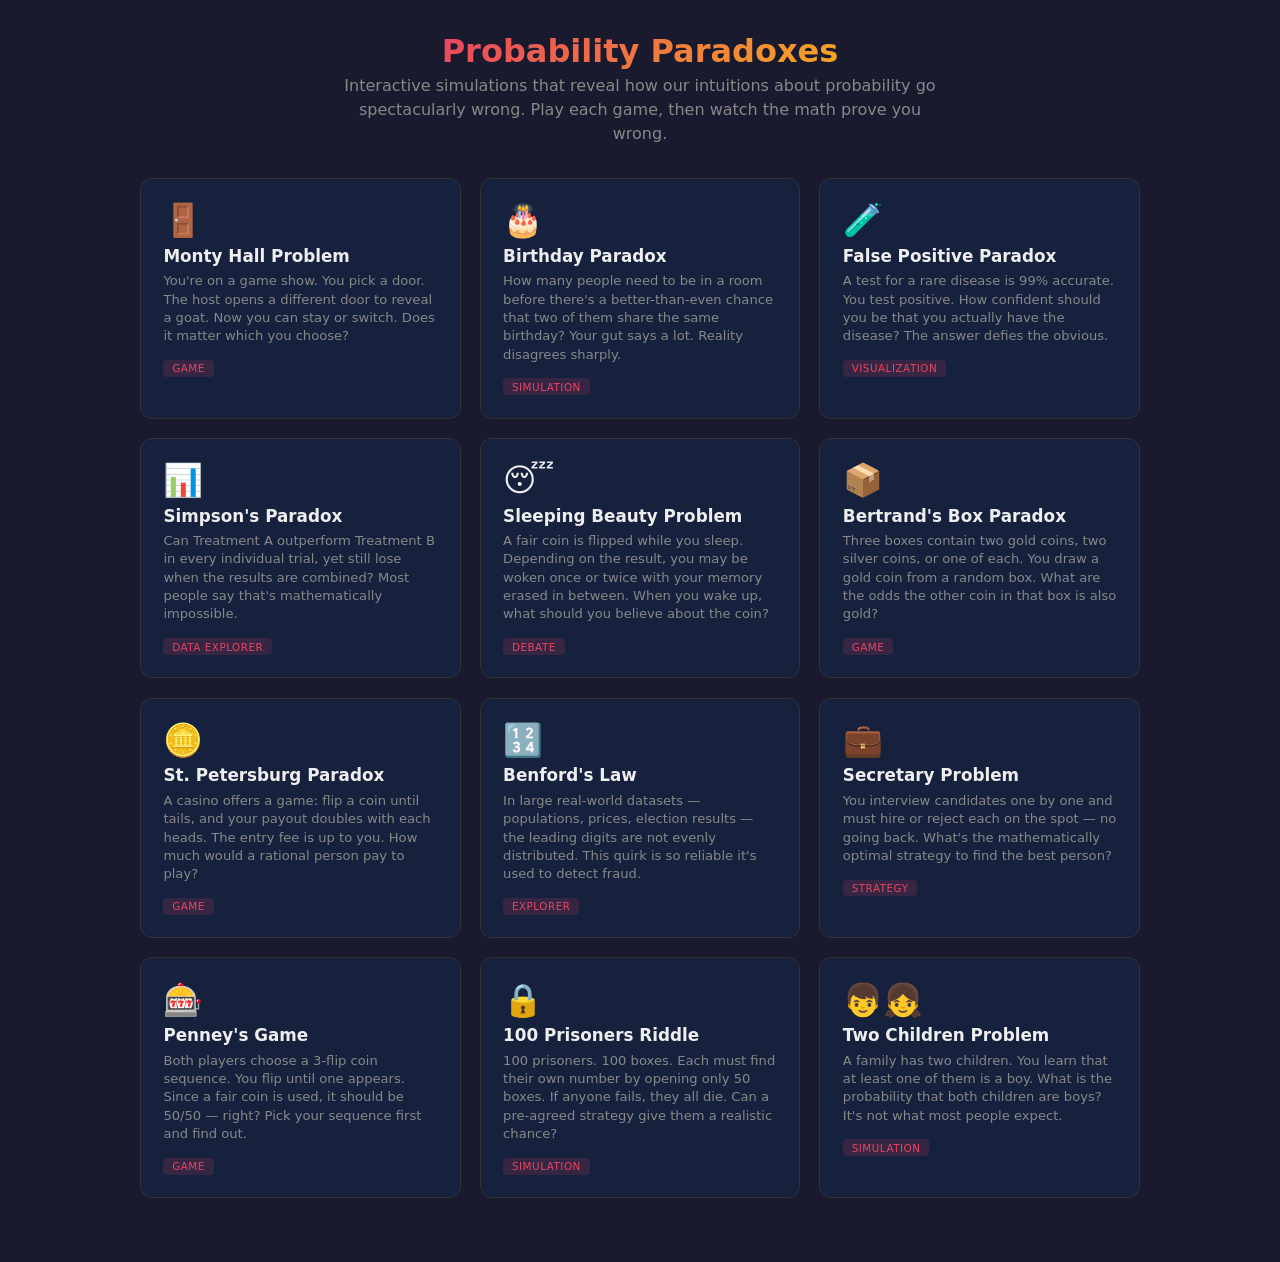
==== commit 752a08be: "Add Two Children Problem game and fix Bertrand's Box <br> bug - Add two-children.html: interactive s" ====
--- a/index.html
+++ b/index.html
@@ -146,6 +146,13 @@
     <span class="card-tag">Simulation</span>
   </a>
 
+  <a class="card" href="two-children.html">
+    <span class="card-icon">👦👧</span>
+    <span class="card-title">Two Children Problem</span>
+    <span class="card-desc">A family has two children. You learn that at least one of them is a boy. What is the probability that both children are boys? It's not what most people expect.</span>
+    <span class="card-tag">Simulation</span>
+  </a>
+
 </div>
 
 </body>
